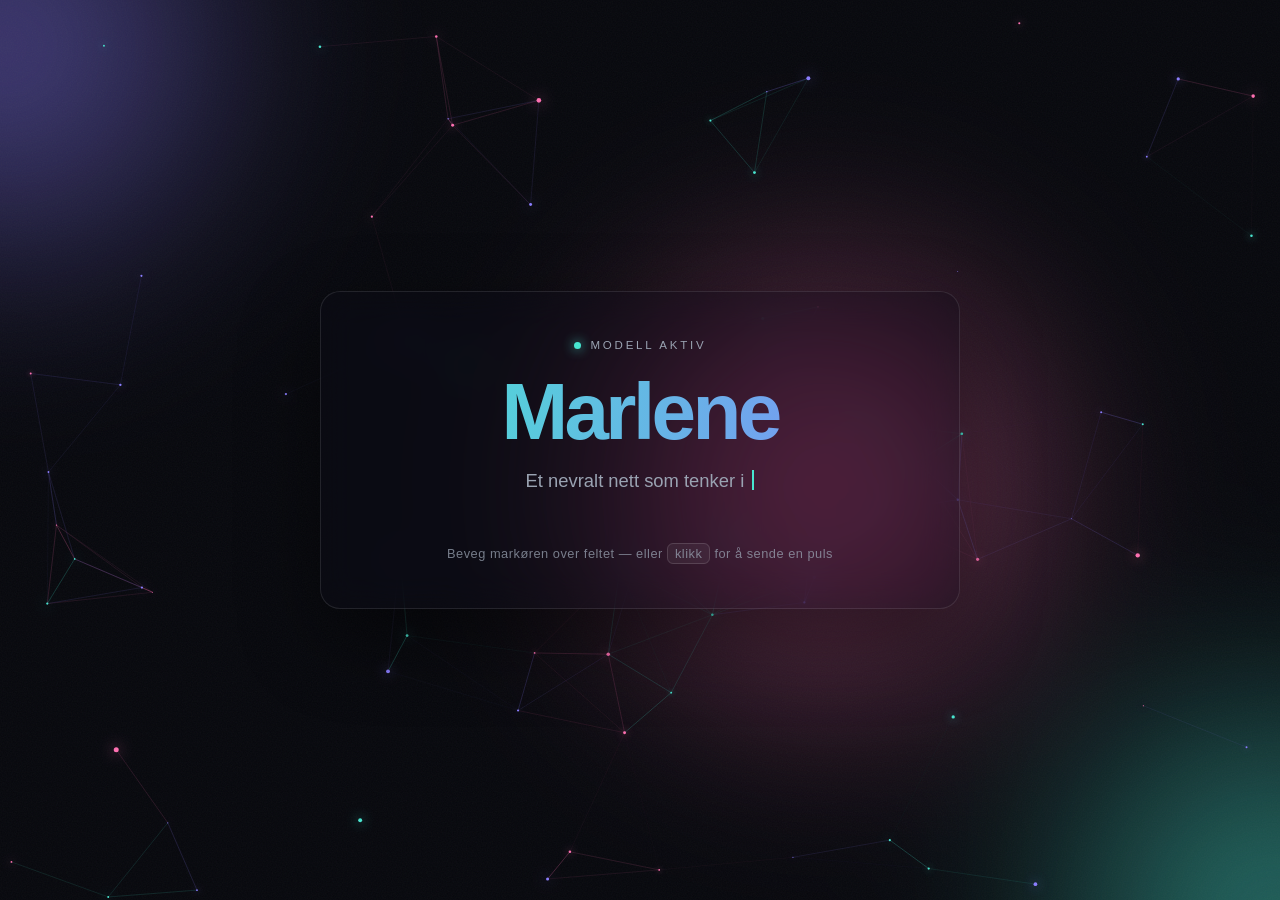
==== marlene/test/index.html @ bddc4893 "Add Marlene test page with animated neural network canvas" ====
<!DOCTYPE html>
<html lang="no">
<head>
<meta charset="utf-8">
<meta name="viewport" content="width=device-width, initial-scale=1">
<title>Marlene — Test</title>
<style>
  :root {
    --bg: #07080d;
    --text: #f2f0ea;
    --muted: #9aa3b2;
    --cyan: #47e6d0;
    --violet: #8a7cff;
    --pink: #ff6fb1;
  }
  * { box-sizing: border-box; }
  html, body { height: 100%; }
  body {
    margin: 0;
    background: var(--bg);
    color: var(--text);
    font: 16px/1.6 -apple-system, BlinkMacSystemFont, "Segoe UI", Helvetica, Arial, sans-serif;
    overflow: hidden;
  }

  /* Aurora-lag bak alt */
  .aurora {
    position: fixed; inset: -20%;
    filter: blur(80px);
    opacity: .55;
    pointer-events: none;
  }
  .aurora span {
    position: absolute; display: block;
    width: 55vmax; height: 55vmax; border-radius: 50%;
    mix-blend-mode: screen;
    animation: drift 22s ease-in-out infinite;
  }
  .aurora span:nth-child(1) { background: radial-gradient(circle, var(--violet), transparent 62%); top: -10%; left: -5%; }
  .aurora span:nth-child(2) { background: radial-gradient(circle, var(--cyan), transparent 62%); bottom: -15%; right: -5%; animation-delay: -7s; }
  .aurora span:nth-child(3) { background: radial-gradient(circle, var(--pink), transparent 62%); top: 25%; right: 20%; animation-delay: -14s; }
  @keyframes drift {
    0%, 100% { transform: translate3d(0, 0, 0) scale(1); }
    33%      { transform: translate3d(6vw, -4vh, 0) scale(1.12); }
    66%      { transform: translate3d(-5vw, 5vh, 0) scale(.92); }
  }

  canvas { position: fixed; inset: 0; width: 100%; height: 100%; display: block; }

  /* Filmkorn, tar av den digitale flatheten */
  .grain {
    position: fixed; inset: 0; pointer-events: none; opacity: .045;
    background-image: url("data:image/svg+xml,%3Csvg xmlns='http://www.w3.org/2000/svg' width='120' height='120'%3E%3Cfilter id='n'%3E%3CfeTurbulence type='fractalNoise' baseFrequency='.8' numOctaves='3'/%3E%3C/filter%3E%3Crect width='120' height='120' filter='url(%23n)'/%3E%3C/svg%3E");
  }

  .stage {
    position: relative; z-index: 2;
    height: 100%; display: grid; place-items: center;
    padding: 48px 16px;
  }

  .card {
    max-width: 640px; width: 100%; text-align: center;
    padding: 44px 36px;
    border: 1px solid rgba(255,255,255,.1);
    border-radius: 20px;
    background: rgba(12, 14, 22, .42);
    backdrop-filter: blur(18px) saturate(140%);
    -webkit-backdrop-filter: blur(18px) saturate(140%);
    box-shadow: 0 30px 80px rgba(0,0,0,.45);
    animation: rise 1.1s cubic-bezier(.2,.8,.2,1) both;
  }
  @keyframes rise {
    from { opacity: 0; transform: translateY(24px); }
    to   { opacity: 1; transform: none; }
  }

  .kicker {
    font-size: .72rem; letter-spacing: .24em; text-transform: uppercase;
    color: var(--muted); margin: 0 0 18px;
  }
  .kicker b {
    display: inline-block; width: 7px; height: 7px; border-radius: 50%;
    background: var(--cyan); margin-right: 10px; vertical-align: middle;
    box-shadow: 0 0 12px var(--cyan);
    animation: blink 2.4s ease-in-out infinite;
  }
  @keyframes blink { 0%, 100% { opacity: 1; } 50% { opacity: .25; } }

  h1 {
    margin: 0 0 14px;
    font-size: clamp(2.6rem, 11vw, 5rem);
    line-height: 1;
    letter-spacing: -.045em;
    font-weight: 700;
    background: linear-gradient(100deg, var(--cyan), var(--violet) 42%, var(--pink) 68%, var(--cyan));
    background-size: 280% 100%;
    -webkit-background-clip: text;
    background-clip: text;
    color: transparent;
    animation: shimmer 9s linear infinite;
  }
  @keyframes shimmer { to { background-position: 280% 0; } }

  .line {
    min-height: 2.8em;
    color: var(--muted);
    font-size: clamp(1rem, 2.6vw, 1.15rem);
    margin: 0 auto 26px;
    max-width: 44ch;
  }
  .caret {
    display: inline-block; width: 2px; height: 1.1em;
    background: var(--cyan); vertical-align: -.16em; margin-left: 3px;
    animation: blink 1.1s steps(1) infinite;
  }

  .hint {
    font-size: .8rem; color: rgba(154,163,178,.75);
    margin: 0; letter-spacing: .04em;
  }
  .hint kbd {
    font: inherit; padding: 2px 7px; border-radius: 6px;
    border: 1px solid rgba(255,255,255,.14); background: rgba(255,255,255,.05);
  }

  @media (prefers-reduced-motion: reduce) {
    .aurora span, h1, .kicker b, .caret, .card { animation: none; }
    .aurora { opacity: .4; }
  }
</style>
</head>
<body>

<div class="aurora"><span></span><span></span><span></span></div>
<canvas id="field"></canvas>
<div class="grain"></div>

<div class="stage">
  <div class="card">
    <p class="kicker"><b></b>Modell aktiv</p>
    <h1>Marlene</h1>
    <p class="line"><span id="typed"></span><span class="caret"></span></p>
    <p class="hint">Beveg markøren over feltet — eller <kbd>klikk</kbd> for å sende en puls</p>
  </div>
</div>

<script>
(() => {
  const canvas = document.getElementById('field');
  const context = canvas.getContext('2d');
  const reduceMotion = window.matchMedia('(prefers-reduced-motion: reduce)').matches;

  const palette = ['#47e6d0', '#8a7cff', '#ff6fb1'];
  const pointer = { x: -9999, y: -9999, active: false };
  const linkDistance = 150;
  const pointerRadius = 220;

  let width = 0;
  let height = 0;
  let nodes = [];
  let pulses = [];

  function resize() {
    const ratio = Math.min(window.devicePixelRatio || 1, 2);
    width = window.innerWidth;
    height = window.innerHeight;
    canvas.width = width * ratio;
    canvas.height = height * ratio;
    context.setTransform(ratio, 0, 0, ratio, 0, 0);
    seed();
  }

  function seed() {
    const density = Math.round((width * height) / 15000);
    const count = Math.max(40, Math.min(density, 130));
    nodes = Array.from({ length: count }, () => ({
      x: Math.random() * width,
      y: Math.random() * height,
      vx: (Math.random() - 0.5) * 0.28,
      vy: (Math.random() - 0.5) * 0.28,
      radius: Math.random() * 1.7 + 0.9,
      color: palette[Math.floor(Math.random() * palette.length)],
      phase: Math.random() * Math.PI * 2
    }));
  }

  function spawnPulse(originX, originY) {
    let nearest = null;
    let best = Infinity;
    for (const node of nodes) {
      const distance = Math.hypot(node.x - originX, node.y - originY);
      if (distance < best) { best = distance; nearest = node; }
    }
    if (nearest) pulses.push({ from: nearest, progress: 0, color: nearest.color, hops: 0 });
  }

  function nextHop(pulse) {
    const candidates = nodes.filter((node) => {
      if (node === pulse.from) return false;
      return Math.hypot(node.x - pulse.from.x, node.y - pulse.from.y) < linkDistance;
    });
    if (!candidates.length || pulse.hops > 6) return false;
    pulse.to = candidates[Math.floor(Math.random() * candidates.length)];
    pulse.progress = 0;
    pulse.hops += 1;
    return true;
  }

  function frame(time) {
    context.clearRect(0, 0, width, height);

    for (const node of nodes) {
      node.x += node.vx;
      node.y += node.vy;

      if (node.x < 0 || node.x > width) node.vx *= -1;
      if (node.y < 0 || node.y > height) node.vy *= -1;

      if (pointer.active) {
        const dx = pointer.x - node.x;
        const dy = pointer.y - node.y;
        const distance = Math.hypot(dx, dy);
        if (distance < pointerRadius && distance > 1) {
          const pull = (1 - distance / pointerRadius) * 0.35;
          node.x += (dx / distance) * pull;
          node.y += (dy / distance) * pull;
        }
      }
    }

    // Kanter mellom nære noder
    context.lineWidth = 1;
    for (let i = 0; i < nodes.length; i++) {
      for (let j = i + 1; j < nodes.length; j++) {
        const a = nodes[i];
        const b = nodes[j];
        const distance = Math.hypot(a.x - b.x, a.y - b.y);
        if (distance > linkDistance) continue;

        let strength = 1 - distance / linkDistance;
        const midX = (a.x + b.x) / 2;
        const midY = (a.y + b.y) / 2;
        const toPointer = Math.hypot(pointer.x - midX, pointer.y - midY);
        if (pointer.active && toPointer < pointerRadius) {
          strength += (1 - toPointer / pointerRadius) * 0.9;
        }

        context.strokeStyle = a.color;
        context.globalAlpha = Math.min(strength * 0.32, 0.75);
        context.beginPath();
        context.moveTo(a.x, a.y);
        context.lineTo(b.x, b.y);
        context.stroke();
      }
    }

    // Noder
    context.globalAlpha = 1;
    for (const node of nodes) {
      const breath = 0.7 + Math.sin(time / 900 + node.phase) * 0.3;
      context.fillStyle = node.color;
      context.shadowBlur = 14 * breath;
      context.shadowColor = node.color;
      context.beginPath();
      context.arc(node.x, node.y, node.radius * breath, 0, Math.PI * 2);
      context.fill();
    }
    context.shadowBlur = 0;

    // Pulser som hopper fra node til node
    pulses = pulses.filter((pulse) => {
      if (!pulse.to && !nextHop(pulse)) return false;

      pulse.progress += 0.03;
      if (pulse.progress >= 1) {
        pulse.from = pulse.to;
        pulse.to = null;
        return nextHop(pulse);
      }

      const x = pulse.from.x + (pulse.to.x - pulse.from.x) * pulse.progress;
      const y = pulse.from.y + (pulse.to.y - pulse.from.y) * pulse.progress;

      context.globalAlpha = 1;
      context.fillStyle = '#ffffff';
      context.shadowBlur = 20;
      context.shadowColor = pulse.color;
      context.beginPath();
      context.arc(x, y, 2.6, 0, Math.PI * 2);
      context.fill();
      context.shadowBlur = 0;
      return true;
    });

    requestAnimationFrame(frame);
  }

  window.addEventListener('resize', resize);
  window.addEventListener('pointermove', (event) => {
    pointer.x = event.clientX;
    pointer.y = event.clientY;
    pointer.active = true;
  });
  window.addEventListener('pointerleave', () => { pointer.active = false; });
  window.addEventListener('pointerdown', (event) => spawnPulse(event.clientX, event.clientY));

  resize();
  if (!reduceMotion) {
    requestAnimationFrame(frame);
    setInterval(() => {
      if (pulses.length < 6) spawnPulse(Math.random() * width, Math.random() * height);
    }, 1400);
  } else {
    frame(0);
  }

  // Skrivemaskin
  const phrases = [
    'Et nevralt nett som tenker i sanntid.',
    'Hver node lytter til naboene sine.',
    'Signalene finner veien selv.',
    'Ingen rammeverk. Bare én HTML-fil.'
  ];
  const target = document.getElementById('typed');
  let phraseIndex = 0;
  let characterIndex = 0;
  let deleting = false;

  function type() {
    const phrase = phrases[phraseIndex];
    characterIndex += deleting ? -1 : 1;
    target.textContent = phrase.slice(0, characterIndex);

    let delay = deleting ? 28 : 46;
    if (!deleting && characterIndex === phrase.length) {
      deleting = true;
      delay = 2200;
    } else if (deleting && characterIndex === 0) {
      deleting = false;
      phraseIndex = (phraseIndex + 1) % phrases.length;
      delay = 420;
    }
    setTimeout(type, delay);
  }

  if (reduceMotion) target.textContent = phrases[0];
  else type();
})();
</script>

</body>
</html>
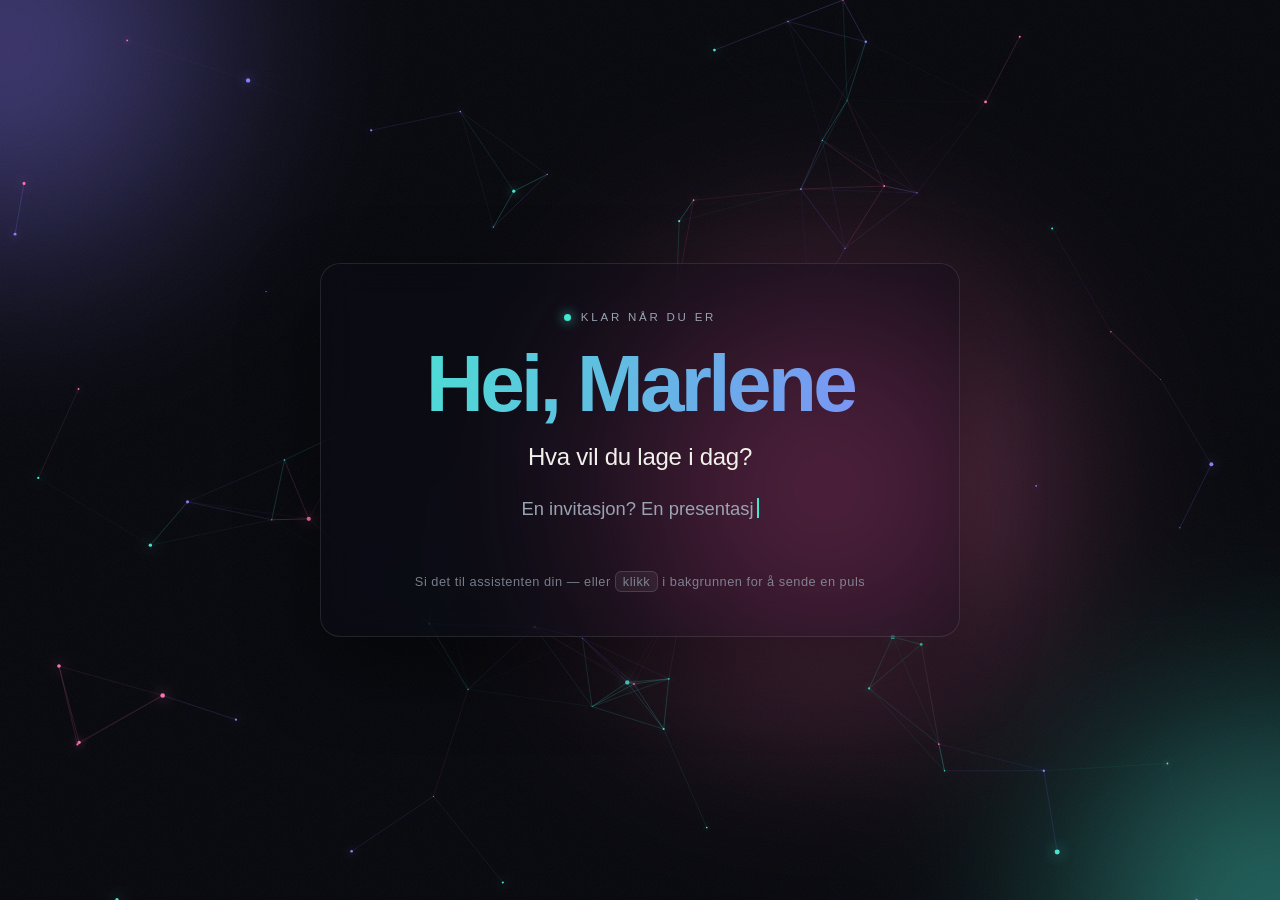
==== commit c86d1f63: "Add onboarding docs and skills for non-technical contributors" ====
--- a/marlene/test/index.html
+++ b/marlene/test/index.html
@@ -102,6 +102,13 @@
   }
   @keyframes shimmer { to { background-position: 280% 0; } }
 
+  .question {
+    font-size: clamp(1.15rem, 3.4vw, 1.5rem);
+    color: var(--text);
+    margin: 0 0 18px;
+    font-weight: 500;
+    letter-spacing: -.01em;
+  }
   .line {
     min-height: 2.8em;
     color: var(--muted);
@@ -138,10 +145,11 @@
 
 <div class="stage">
   <div class="card">
-    <p class="kicker"><b></b>Modell aktiv</p>
-    <h1>Marlene</h1>
+    <p class="kicker"><b></b>Klar når du er</p>
+    <h1>Hei, Marlene</h1>
+    <p class="question">Hva vil du lage i dag?</p>
     <p class="line"><span id="typed"></span><span class="caret"></span></p>
-    <p class="hint">Beveg markøren over feltet — eller <kbd>klikk</kbd> for å sende en puls</p>
+    <p class="hint">Si det til assistenten din — eller <kbd>klikk</kbd> i bakgrunnen for å sende en puls</p>
   </div>
 </div>
 
@@ -317,10 +325,10 @@
 
   // Skrivemaskin
   const phrases = [
-    'Et nevralt nett som tenker i sanntid.',
-    'Hver node lytter til naboene sine.',
-    'Signalene finner veien selv.',
-    'Ingen rammeverk. Bare én HTML-fil.'
+    'En invitasjon? En presentasjon?',
+    'Et bursdagskort som faktisk beveger seg?',
+    'Bare si det — så bygger vi det sammen.',
+    'Og når du er ferdig, får du en lenke du kan dele.'
   ];
   const target = document.getElementById('typed');
   let phraseIndex = 0;
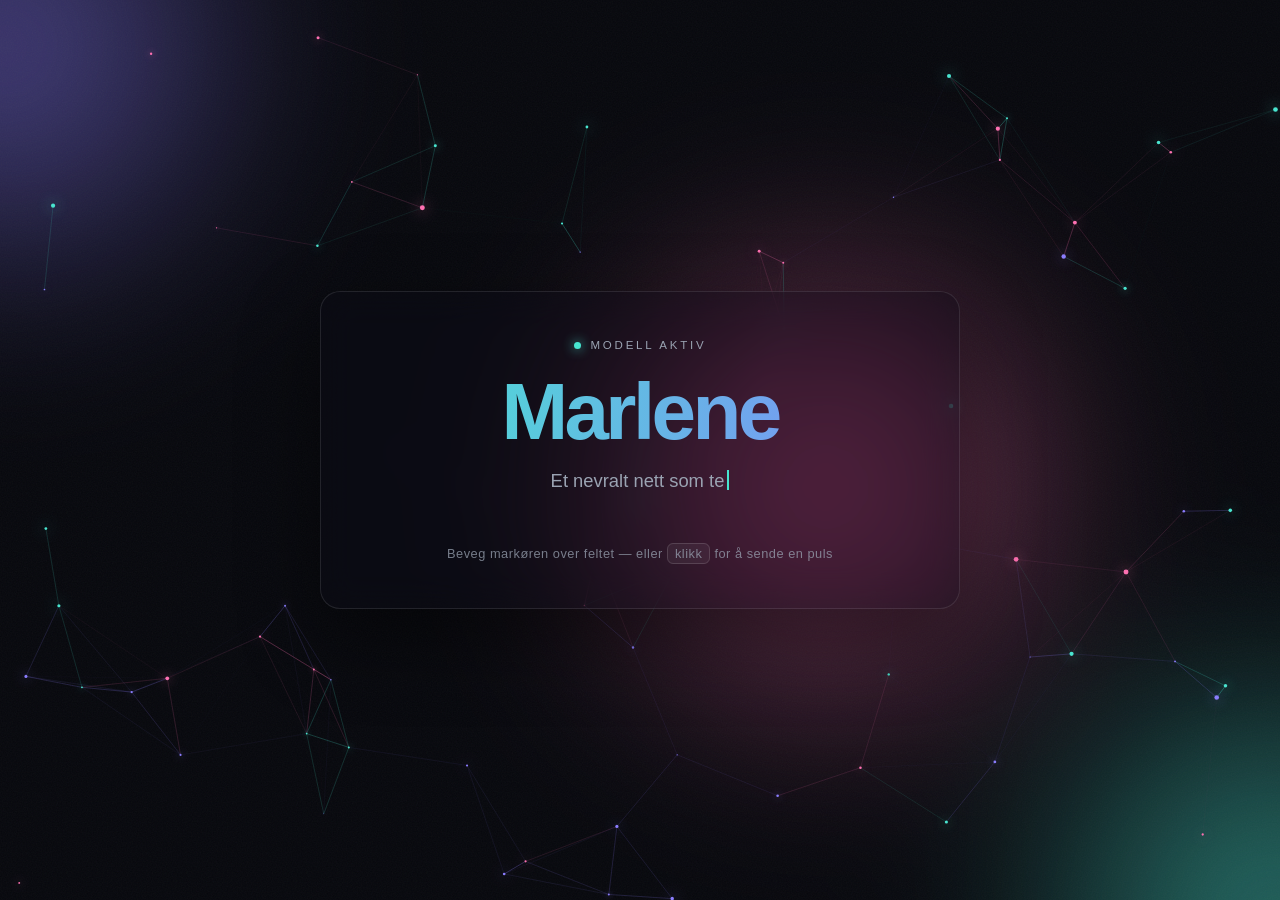
==== commit bb088838: "Restore previous version of Marlene test page" ====
--- a/marlene/test/index.html
+++ b/marlene/test/index.html
@@ -102,13 +102,6 @@
   }
   @keyframes shimmer { to { background-position: 280% 0; } }
 
-  .question {
-    font-size: clamp(1.15rem, 3.4vw, 1.5rem);
-    color: var(--text);
-    margin: 0 0 18px;
-    font-weight: 500;
-    letter-spacing: -.01em;
-  }
   .line {
     min-height: 2.8em;
     color: var(--muted);
@@ -145,11 +138,10 @@
 
 <div class="stage">
   <div class="card">
-    <p class="kicker"><b></b>Klar når du er</p>
-    <h1>Hei, Marlene</h1>
-    <p class="question">Hva vil du lage i dag?</p>
+    <p class="kicker"><b></b>Modell aktiv</p>
+    <h1>Marlene</h1>
     <p class="line"><span id="typed"></span><span class="caret"></span></p>
-    <p class="hint">Si det til assistenten din — eller <kbd>klikk</kbd> i bakgrunnen for å sende en puls</p>
+    <p class="hint">Beveg markøren over feltet — eller <kbd>klikk</kbd> for å sende en puls</p>
   </div>
 </div>
 
@@ -325,10 +317,10 @@
 
   // Skrivemaskin
   const phrases = [
-    'En invitasjon? En presentasjon?',
-    'Et bursdagskort som faktisk beveger seg?',
-    'Bare si det — så bygger vi det sammen.',
-    'Og når du er ferdig, får du en lenke du kan dele.'
+    'Et nevralt nett som tenker i sanntid.',
+    'Hver node lytter til naboene sine.',
+    'Signalene finner veien selv.',
+    'Ingen rammeverk. Bare én HTML-fil.'
   ];
   const target = document.getElementById('typed');
   let phraseIndex = 0;
